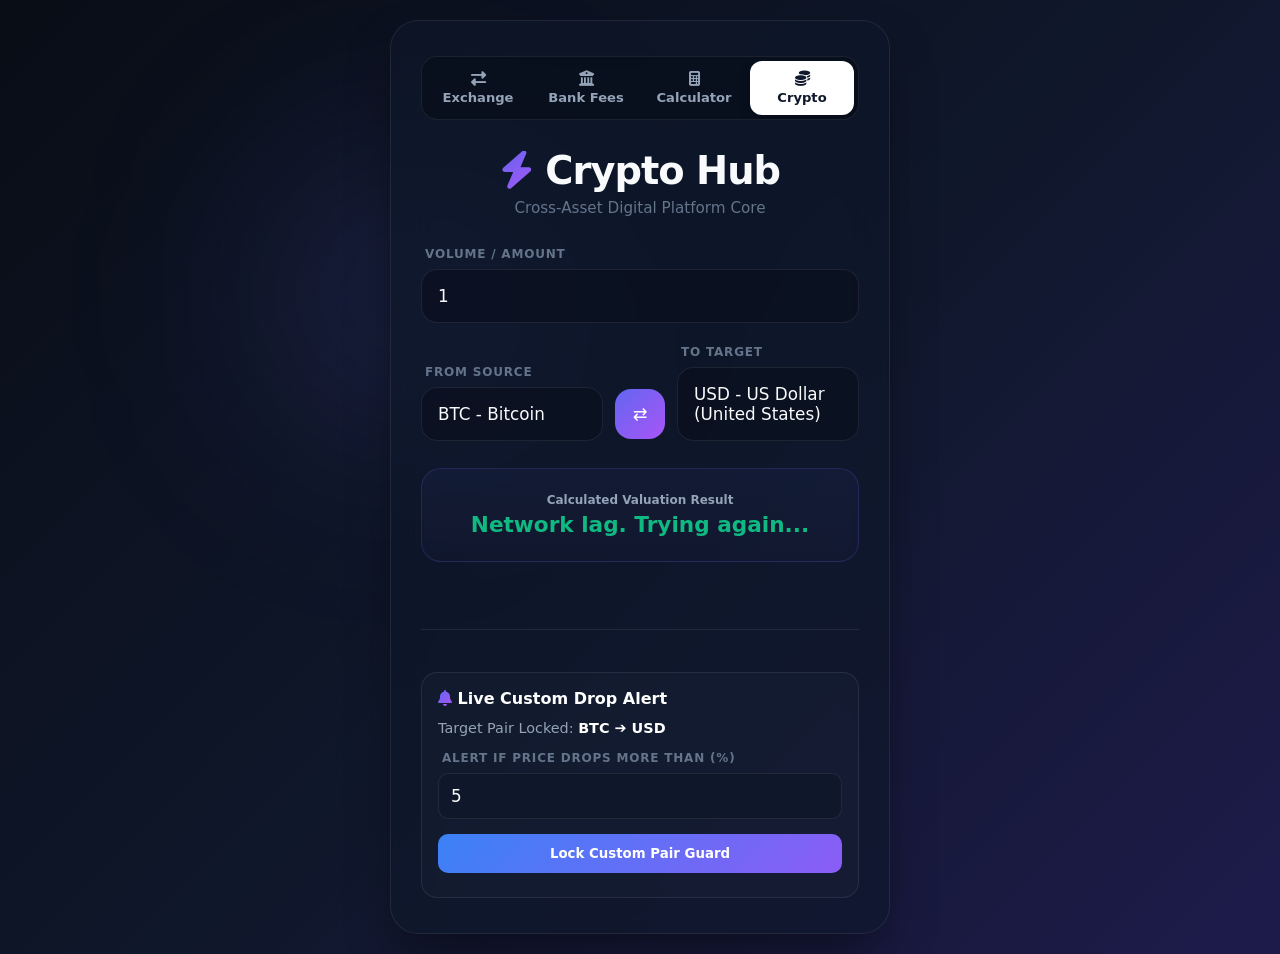
==== index.html @ de5c078b "Update index.html" ====
<!DOCTYPE html>
<html lang="en">
<head>
    <meta charset="UTF-8">
    <meta name="viewport" content="width=device-width, initial-scale=1.0">
    <title>Crypto Engine</title>
    <link rel="stylesheet" href="Style.css">
    <link rel="stylesheet" href="https://cdnjs.cloudflare.com/ajax/libs/font-awesome/6.4.0/css/all.min.css">
</head>
<body>
    <div class="glass-container">
        <nav class="tab-navigation">
            <a href="index.html" class="nav-tab"><i class="fa-solid fa-right-left"></i> Exchange</a>
            <a href="New.html" class="nav-tab"><i class="fa-solid fa-building-columns"></i> Bank Fees</a>
            <a href="Practice101.html" class="nav-tab"><i class="fas fa-calculator"></i> Calculator</a>
            <a href="Crypto.html" class="nav-tab active"><i class="fa-solid fa-coins"></i> Crypto</a>
        </nav>

        <header>
            <h1><i class="fa-solid fa-bolt text-gradient"></i> Crypto Hub</h1>
            <p>Cross-Asset Digital Platform Core</p>
        </header>

        <main class="converter-box">
            <div class="input-group">
                <label for="amount">Volume / Amount</label>
                <input type="number" id="amount" value="1" step="any">
            </div>

            <div class="conversion-row" style="position: relative;">
                <div class="select-box" style="position: relative;">
                    <label>From Source</label>
                    <div class="custom-select-trigger" id="fromSelected">BTC - Bitcoin</div>
                    
                    <div id="fromDropdown" class="dropdown-menu hidden" style="position: absolute; top: 100%; left: 0; width: 100%; background: #0f172a; border: 1px solid var(--border-color); border-radius: 14px; padding: 10px; z-index: 1000; box-shadow: 0 15px 30px rgba(0,0,0,0.5); margin-top: 5px;">
                        <input type="text" class="search-input" placeholder="Search code..." style="width: 100%; padding: 10px; margin-bottom: 8px; border-radius: 8px; font-size: 0.9rem;">
                        <div class="options-list" style="max-height: 160px; overflow-y: auto;"></div>
                    </div>
                </div>
                
                <button id="swapBtn" class="swap-btn">⇄</button>
                
                <div class="select-box" style="position: relative;">
                    <label>To Target</label>
                    <div class="custom-select-trigger" id="toSelected">USD - US Dollar (United States)</div>
                    
                    <div id="toDropdown" class="dropdown-menu hidden" style="position: absolute; top: 100%; left: 0; width: 100%; background: #0f172a; border: 1px solid var(--border-color); border-radius: 14px; padding: 10px; z-index: 1000; box-shadow: 0 15px 30px rgba(0,0,0,0.5); margin-top: 5px;">
                        <input type="text" class="search-input" placeholder="Search code..." style="width: 100%; padding: 10px; margin-bottom: 8px; border-radius: 8px; font-size: 0.9rem;">
                        <div class="options-list" style="max-height: 160px; overflow-y: auto;"></div>
                    </div>
                </div>
            </div>

            <div class="result-area" style="margin-bottom: 25px;">
                <span class="toggle-label" style="display:block; margin-bottom: 5px; font-size: 0.75rem;">Calculated Valuation Result</span>
                <div id="result" style="font-size: 1.35rem; font-weight: 700; color: var(--official-color); word-break: break-all;">0.00</div>
            </div>

            <!-- --- DYNAMIC BACKGROUND ALERT PANEL --- -->
            <hr style="border: 0; border-top: 1px solid var(--border-color); margin: 20px 0;">
            
            <div class="notification-panel" style="background: rgba(255, 255, 255, 0.02); padding: 16px; border-radius: 16px; border: 1px solid var(--border-color);">
                <h3 style="font-size: 1rem; margin-bottom: 12px; color: #fff;"><i class="fa-solid fa-bell text-gradient"></i> Live Custom Drop Alert</h3>
                
                <div style="margin-bottom: 15px; font-size: 0.9rem; color: #94a3b8;">
                    Target Pair Locked: <strong id="lockedPairDisplay" style="color: #fff;">BTC ➔ USD</strong>
                </div>

                <div class="input-group" style="margin-bottom: 15px;">
                    <label for="dropPercentage">Alert if price drops more than (%)</label>
                    <input type="number" id="dropPercentage" value="5" min="0.1" max="99" step="0.1" style="width: 100%; padding: 12px; background: #0f172a; border: 1px solid var(--border-color); border-radius: 10px; color: var(--text-main);">
                </div>

                <button id="setAlertBtn" style="width: 100%; padding: 12px; background: linear-gradient(135deg, #3b82f6, #8b5cf6); border: none; border-radius: 10px; color: white; font-weight: bold; cursor: pointer; transition: opacity 0.2s;">
                    Lock Custom Pair Guard
                </button>
                <div id="alertStatus" style="font-size: 0.8rem; margin-top: 8px; color: #10b981; text-align: center;"></div>
            </div>
        </main>
    </div>

    <style>
        .dropdown-menu.hidden { display: none !important; }
        .option-item {
            padding: 10px;
            cursor: pointer;
            display: flex;
            justify-content: space-between;
            align-items: center;
            border-radius: 8px;
            font-size: 0.88rem;
        }
        .option-item:hover { background: rgba(255,255,255,0.04); }
        .option-item strong { color: var(--accent-glow); }
        #setAlertBtn:hover { opacity: 0.9; }
    </style>
    <script src="Money.js"></script>
</body>
</html>
---- Style.css ----
:root {
    --bg-gradient: linear-gradient(135deg, #090d16 0%, #0f172a 50%, #1e1b4b 100%);
    --panel-bg: rgba(15, 23, 42, 0.65);
    --border-color: rgba(255, 255, 255, 0.08);
    --text-main: #f8fafc;
    --text-muted: #64748b;
    --accent-glow: #6366f1;
    --accent-gradient: linear-gradient(135deg, #6366f1, #a855f7);
    --parallel-color: #f59e0b;
    --official-color: #10b981;
}

* {
    margin: 0;
    padding: 0;
    box-sizing: border-box;
    font-family: 'Segoe UI', system-ui, -apple-system, sans-serif;
}

body {
    background: var(--bg-gradient);
    color: var(--text-main);
    min-height: 100vh;
    display: flex;
    justify-content: center;
    align-items: center;
    padding: 20px;
    overflow-x: hidden;
    position: relative;
}

body::before {
    content: "";
    position: absolute;
    width: 300px;
    height: 300px;
    background: rgba(99, 102, 241, 0.15);
    border-radius: 50%;
    top: 15%;
    left: 20%;
    filter: blur(100px);
    z-index: -1;
}

.glass-container {
    background: var(--panel-bg);
    backdrop-filter: blur(20px);
    -webkit-backdrop-filter: blur(20px);
    border: 1px solid var(--border-color);
    border-radius: 28px;
    width: 100%;
    max-width: 500px;
    padding: 35px 30px;
    box-shadow: 0 25px 50px -12px rgba(0, 0, 0, 0.5);
}

header {
    text-align: center;
    margin-bottom: 30px;
}

header h1 {
    font-size: 2.4rem;
    font-weight: 800;
    letter-spacing: -1px;
    margin-bottom: 6px;
}

.text-gradient {
    background: var(--accent-gradient);
    -webkit-background-clip: text;
    -webkit-text-fill-color: transparent;
}

header p {
    color: var(--text-muted);
    font-size: 0.95rem;
}

/* Info Summary Cards */
.rate-cards {
    display: grid;
    grid-template-columns: 1fr 1fr;
    gap: 14px;
    margin-bottom: 28px;
}

.card {
    background: rgba(8, 12, 24, 0.4);
    border: 1px solid rgba(255, 255, 255, 0.05);
    border-radius: 16px;
    padding: 16px 12px;
    text-align: center;
    transition: transform 0.2s ease, border-color 0.2s ease;
}

.card:hover {
    transform: translateY(-2px);
    border-color: rgba(255, 255, 255, 0.12);
}

.card h3 {
    font-size: 0.7rem;
    text-transform: uppercase;
    color: var(--text-muted);
    margin-bottom: 6px;
    letter-spacing: 0.8px;
}

.card p {
    font-weight: 700;
    font-size: 1.05rem;
    letter-spacing: -0.3px;
}

.card.parallel p { color: var(--parallel-color); }
.card.official p { color: var(--official-color); }

/* Main Forms */
.converter-box {
    display: flex;
    flex-direction: column;
    gap: 22px;
}

.input-group, .select-box {
    display: flex;
    flex-direction: column;
    gap: 8px;
    flex: 1;
}

label {
    font-size: 0.75rem;
    color: var(--text-muted);
    font-weight: 700;
    text-transform: uppercase;
    letter-spacing: 0.8px;
    padding-left: 4px;
}

input, select, .custom-select-trigger {
    background: rgba(8, 12, 24, 0.5);
    border: 1px solid var(--border-color);
    color: var(--text-main);
    padding: 16px;
    border-radius: 16px;
    font-size: 1.05rem;
    outline: none;
    transition: all 0.25s cubic-bezier(0.4, 0, 0.2, 1);
}

.custom-select-trigger {
    display: flex;
    justify-content: space-between;
    align-items: center;
    cursor: pointer;
    user-select: none;
}

input:focus, select:focus, .custom-select-trigger:hover {
    border-color: var(--accent-glow);
    background: rgba(8, 12, 24, 0.7);
    box-shadow: 0 0 20px rgba(99, 102, 241, 0.15);
}

.conversion-row {
    display: flex;
    align-items: flex-end;
    gap: 12px;
}

.swap-btn {
    background: var(--accent-gradient);
    border: none;
    color: #fff;
    width: 50px;
    height: 50px;
    border-radius: 16px;
    margin-bottom: 2px;
    cursor: pointer;
    display: flex;
    justify-content: center;
    align-items: center;
    font-size: 1.1rem;
    transition: transform 0.3s cubic-bezier(0.34, 1.56, 0.64, 1), box-shadow 0.2s;
}

.swap-btn:hover {
    transform: rotate(180deg) scale(1.05);
    box-shadow: 0 0 20px rgba(168, 85, 247, 0.4);
}

/* Radio Market Toggles */
.market-toggle {
    display: flex;
    align-items: center;
    justify-content: space-between;
    background: rgba(8, 12, 24, 0.3);
    padding: 10px 14px;
    border-radius: 18px;
    border: 1px solid var(--border-color);
}

.toggle-label { font-size: 0.85rem; color: #94a3b8; font-weight: 600; }
.radio-inputs { display: flex; background-color: rgba(8, 12, 24, 0.7); border: 1px solid rgba(255, 255, 255, 0.03); border-radius: 12px; padding: 4px; width: 250px; }
.radio-option { flex: 1; text-align: center; }
.radio-option input { display: none; }
.radio-option .name { display: flex; cursor: pointer; align-items: center; justify-content: center; border-radius: 9px; padding: 8px 0; color: #94a3b8; font-size: 0.85rem; font-weight: 600; transition: all 0.2s ease; }
.radio-option input:checked + .name { background: var(--text-main); color: #0f172a; font-weight: 700; }

/* Dynamic Calculations Box */
.result-area {
    background: linear-gradient(180deg, rgba(99, 102, 241, 0.06) 0%, rgba(168, 85, 247, 0.02) 100%);
    border: 1px solid rgba(99, 102, 241, 0.2);
    border-radius: 20px;
    padding: 24px;
    text-align: center;
    margin-top: 5px;
}

#result-text { font-size: 1.45rem; font-weight: 700; margin-bottom: 8px; line-height: 1.3; word-break: break-word; }
#result-text .highlight { background: var(--accent-gradient); -webkit-background-clip: text; -webkit-text-fill-color: transparent; font-weight: 800; }
#rate-timestamp { font-size: 0.78rem; color: var(--text-muted); display: block; line-height: 1.4; }

/* 🔍 SEARCH MODAL OVERLAY ENGINE */
.modal-overlay {
    position: fixed;
    top: 0;
    left: 0;
    width: 100%;
    height: 100%;
    background: rgba(4, 6, 10, 0.8);
    backdrop-filter: blur(8px);
    -webkit-backdrop-filter: blur(8px);
    display: flex;
    justify-content: center;
    align-items: center;
    z-index: 10000;
    opacity: 0;
    pointer-events: none;
    transition: opacity 0.3s ease;
    padding: 20px;
}

.modal-overlay.open {
    opacity: 1;
    pointer-events: auto;
}

.modal-content {
    background: #0f172a;
    border: 1px solid var(--border-color);
    border-radius: 24px;
    width: 100%;
    max-width: 440px;
    max-height: 80vh;
    display: flex;
    flex-direction: column;
    padding: 24px;
    box-shadow: 0 30px 60px rgba(0, 0, 0, 0.6);
    transform: translateY(20px);
    transition: transform 0.3s cubic-bezier(0.34, 1.56, 0.64, 1);
}

.modal-overlay.open .modal-content {
    transform: translateY(0);
}

.modal-header {
    display: flex;
    justify-content: space-between;
    align-items: center;
    margin-bottom: 18px;
}

.modal-header h3 { font-size: 1.2rem; font-weight: 700; }

.close-btn {
    background: rgba(255, 255, 255, 0.05);
    border: none;
    color: var(--text-muted);
    width: 36px;
    height: 36px;
    border-radius: 50%;
    cursor: pointer;
    display: flex;
    justify-content: center;
    align-items: center;
    font-size: 1.1rem;
    transition: all 0.2s;
}

.close-btn:hover { background: rgba(239, 68, 68, 0.2); color: #ef4444; }

.search-wrapper { position: relative; margin-bottom: 16px; width: 100%; }

.search-icon {
    position: absolute;
    left: 16px;
    top: 50%;
    transform: translateY(-50%);
    color: var(--text-muted);
    font-size: 1rem;
    z-index: 2;
}

.search-wrapper input {
    width: 100%;
    padding: 14px 16px 14px 44px;
    font-size: 0.95rem;
    border-radius: 14px;
    background: rgba(8, 12, 24, 0.6);
}

.options-list {
    overflow-y: auto;
    flex: 1;
    display: flex;
    flex-direction: column;
    gap: 6px;
    padding-right: 4px;
}

.options-list::-webkit-scrollbar { width: 6px; }
.options-list::-webkit-scrollbar-thumb { background: rgba(255, 255, 255, 0.1); border-radius: 10px; }

.option-item {
    display: flex;
    justify-content: space-between;
    align-items: center;
    padding: 14px 16px;
    border-radius: 12px;
    cursor: pointer;
    background: rgba(255, 255, 255, 0.02);
    border: 1px solid transparent;
    transition: all 0.2s ease;
}

.option-item:hover { background: rgba(99, 102, 241, 0.08); border-color: rgba(99, 102, 241, 0.2); }
.option-item .currency-code { font-weight: 700; color: var(--text-main); margin-right: 8px; }
.option-item .currency-name { color: var(--text-muted); font-size: 0.9rem; }
.option-item .currency-symbol { font-weight: 600; color: var(--accent-glow); background: rgba(99, 102, 241, 0.1); padding: 4px 10px; border-radius: 8px; font-size: 0.85rem; }

/* ==========================================
   🧭 UNIFIED TAB NAVIGATION (4 TABS READY)
   ========================================== */
.tab-navigation {
    display: flex;
    background: rgba(8, 12, 24, 0.6);
    border: 1px solid var(--border-color);
    border-radius: 16px;
    padding: 4px;
    margin-bottom: 28px;
    gap: 4px;
    overflow-x: auto;
    scrollbar-width: none; /* Hide default scrollbar on Firefox */
}

.tab-navigation::-webkit-scrollbar {
    display: none; /* Hide scrollbar on Chrome/Safari */
}

.nav-tab {
    flex: 1;
    min-width: 85px; /* Ensures text doesn't collapse on small devices */
    text-align: center;
    padding: 10px 4px;
    color: #94a3b8;
    text-decoration: none;
    font-size: 0.82rem;
    font-weight: 600;
    border-radius: 12px;
    transition: all 0.2s ease;
    display: flex;
    flex-direction: column;
    justify-content: center;
    align-items: center;
    gap: 4px;
}

.nav-tab i {
    font-size: 0.95rem;
}

.nav-tab:hover {
    color: #ffffff;
    background: rgba(255, 255, 255, 0.02);
}

.nav-tab.active {
    background: #ffffff;
    color: #0f172a;
    font-weight: 700;
    box-shadow: 0 4px 12px rgba(0, 0, 0, 0.15);
}

/* ==========================================
   🧮 UNIFIED MATRIX CALCULATOR UI
   ========================================== */
.calc-screen {
    background-color: rgba(8, 12, 24, 0.6);
    border: 1px solid var(--border-color);
}
.calc-grid .btn {
    display: flex;
    align-items: center;
    justify-content: center;
    font-size: 1.3rem;
    font-weight: 600;
    transition: background 0.15s, transform 0.1s;
}
.calc-grid .btn:active {
    transform: scale(0.95);
}

/* System Toast Notifications */
#notification-container {
    position: fixed;
    top: 20px;
    right: 20px;
    display: flex;
    flex-direction: column;
    gap: 10px;
    z-index: 9999;
}

.toast {
    background: rgba(15, 23, 42, 0.85);
    backdrop-filter: blur(12px);
    border: 1px solid var(--border-color);
    border-left: 4px solid var(--accent-glow);
    color: var(--text-main);
    padding: 14px 20px;
    border-radius: 12px;
    font-size: 0.9rem;
    font-weight: 600;
    box-shadow: 0 10px 25px -5px rgba(0, 0, 0, 0.4);
    display: flex;
    align-items: center;
    gap: 10px;
    transform: translateX(120%);
    animation: slideIn 0.3s cubic-bezier(0.34, 1.56, 0.64, 1) forwards;
}

@keyframes slideIn { to { transform: translateX(0); } }

/* Mobile View Collapse Rules */
@media (max-width: 440px) {
    .glass-container { padding: 25px 16px; }
    header h1 { font-size: 1.9rem; }
    .conversion-row { flex-direction: column; align-items: stretch; gap: 12px; }
    .swap-btn { align-self: center; transform: rotate(90deg); margin: -4px 0; }
    .swap-btn:hover { transform: rotate(270deg) scale(1.05); }
    .market-toggle { flex-direction: column; gap: 12px; }
    .radio-inputs { width: 100%; }
    
    .nav-tab {
        padding: 8px 2px;
        font-size: 0.78rem;
    }
}
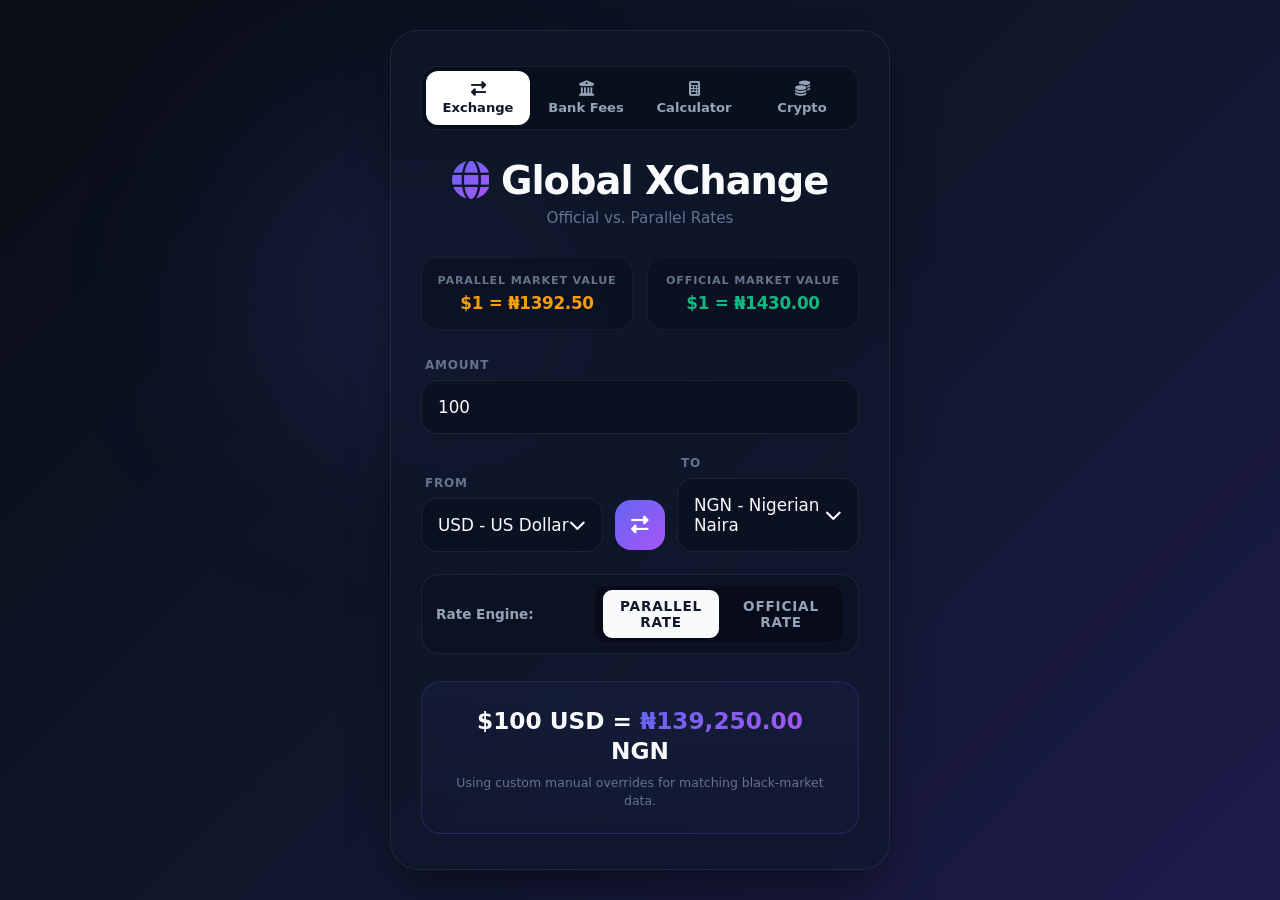
==== commit d999ff77: "Update index.html" ====
--- a/index.html
+++ b/index.html
@@ -3,98 +3,101 @@
 <head>
     <meta charset="UTF-8">
     <meta name="viewport" content="width=device-width, initial-scale=1.0">
-    <title>Crypto Engine</title>
+    <title>Global XChange</title>
     <link rel="stylesheet" href="Style.css">
     <link rel="stylesheet" href="https://cdnjs.cloudflare.com/ajax/libs/font-awesome/6.4.0/css/all.min.css">
 </head>
 <body>
     <div class="glass-container">
         <nav class="tab-navigation">
-            <a href="index.html" class="nav-tab"><i class="fa-solid fa-right-left"></i> Exchange</a>
+            <a href="index.html" class="nav-tab active"><i class="fa-solid fa-right-left"></i> Exchange</a>
             <a href="New.html" class="nav-tab"><i class="fa-solid fa-building-columns"></i> Bank Fees</a>
             <a href="Practice101.html" class="nav-tab"><i class="fas fa-calculator"></i> Calculator</a>
-            <a href="Crypto.html" class="nav-tab active"><i class="fa-solid fa-coins"></i> Crypto</a>
+            <a href="Crypto.html" class="nav-tab"><i class="fa-solid fa-coins"></i> Crypto</a>
         </nav>
 
         <header>
-            <h1><i class="fa-solid fa-bolt text-gradient"></i> Crypto Hub</h1>
-            <p>Cross-Asset Digital Platform Core</p>
+            <h1><i class="fa-solid fa-globe text-gradient"></i> Global XChange</h1>
+            <p>Official vs. Parallel Rates</p>
         </header>
+
+        <div class="rate-cards">
+            <div class="card parallel">
+                <h3>Parallel Market Value</h3>
+                <p id="parallel-badge">Loading...</p>
+            </div>
+            <div class="card official">
+                <h3>Official Market Value</h3>
+                <p id="official-badge">Loading...</p>
+            </div>
+        </div>
 
         <main class="converter-box">
             <div class="input-group">
-                <label for="amount">Volume / Amount</label>
-                <input type="number" id="amount" value="1" step="any">
+                <label for="amount">Amount</label>
+                <input type="number" id="amount" value="100">
             </div>
 
-            <div class="conversion-row" style="position: relative;">
-                <div class="select-box" style="position: relative;">
-                    <label>From Source</label>
-                    <div class="custom-select-trigger" id="fromSelected">BTC - Bitcoin</div>
-                    
-                    <div id="fromDropdown" class="dropdown-menu hidden" style="position: absolute; top: 100%; left: 0; width: 100%; background: #0f172a; border: 1px solid var(--border-color); border-radius: 14px; padding: 10px; z-index: 1000; box-shadow: 0 15px 30px rgba(0,0,0,0.5); margin-top: 5px;">
-                        <input type="text" class="search-input" placeholder="Search code..." style="width: 100%; padding: 10px; margin-bottom: 8px; border-radius: 8px; font-size: 0.9rem;">
-                        <div class="options-list" style="max-height: 160px; overflow-y: auto;"></div>
+            <div class="conversion-row">
+                <div class="select-box">
+                    <label>From</label>
+                    <div id="from-selector" class="custom-select-trigger">
+                        <span id="from-display">USD - US Dollar</span>
+                        <i class="fa-solid fa-chevron-down"></i>
                     </div>
                 </div>
-                
-                <button id="swapBtn" class="swap-btn">⇄</button>
-                
-                <div class="select-box" style="position: relative;">
-                    <label>To Target</label>
-                    <div class="custom-select-trigger" id="toSelected">USD - US Dollar (United States)</div>
-                    
-                    <div id="toDropdown" class="dropdown-menu hidden" style="position: absolute; top: 100%; left: 0; width: 100%; background: #0f172a; border: 1px solid var(--border-color); border-radius: 14px; padding: 10px; z-index: 1000; box-shadow: 0 15px 30px rgba(0,0,0,0.5); margin-top: 5px;">
-                        <input type="text" class="search-input" placeholder="Search code..." style="width: 100%; padding: 10px; margin-bottom: 8px; border-radius: 8px; font-size: 0.9rem;">
-                        <div class="options-list" style="max-height: 160px; overflow-y: auto;"></div>
+
+                <button id="swap-btn" class="swap-btn">
+                    <i class="fa-solid fa-right-left"></i>
+                </button>
+
+                <div class="select-box">
+                    <label>To</label>
+                    <div id="to-selector" class="custom-select-trigger">
+                        <span id="to-display">NGN - Nigerian Naira</span>
+                        <i class="fa-solid fa-chevron-down"></i>
                     </div>
                 </div>
             </div>
 
-            <div class="result-area" style="margin-bottom: 25px;">
-                <span class="toggle-label" style="display:block; margin-bottom: 5px; font-size: 0.75rem;">Calculated Valuation Result</span>
-                <div id="result" style="font-size: 1.35rem; font-weight: 700; color: var(--official-color); word-break: break-all;">0.00</div>
+            <div class="market-toggle">
+                <span class="toggle-label">Rate Engine:</span>
+                <div class="radio-inputs">
+                    <label class="radio-option">
+                        <input type="radio" name="market-type" value="parallel" checked>
+                        <span class="name">Parallel Rate</span>
+                    </label>
+                    <label class="radio-option">
+                        <input type="radio" name="market-type" value="official">
+                        <span class="name">Official Rate</span>
+                    </label>
+                </div>
             </div>
 
-            <!-- --- DYNAMIC BACKGROUND ALERT PANEL --- -->
-            <hr style="border: 0; border-top: 1px solid var(--border-color); margin: 20px 0;">
-            
-            <div class="notification-panel" style="background: rgba(255, 255, 255, 0.02); padding: 16px; border-radius: 16px; border: 1px solid var(--border-color);">
-                <h3 style="font-size: 1rem; margin-bottom: 12px; color: #fff;"><i class="fa-solid fa-bell text-gradient"></i> Live Custom Drop Alert</h3>
-                
-                <div style="margin-bottom: 15px; font-size: 0.9rem; color: #94a3b8;">
-                    Target Pair Locked: <strong id="lockedPairDisplay" style="color: #fff;">BTC ➔ USD</strong>
-                </div>
-
-                <div class="input-group" style="margin-bottom: 15px;">
-                    <label for="dropPercentage">Alert if price drops more than (%)</label>
-                    <input type="number" id="dropPercentage" value="5" min="0.1" max="99" step="0.1" style="width: 100%; padding: 12px; background: #0f172a; border: 1px solid var(--border-color); border-radius: 10px; color: var(--text-main);">
-                </div>
-
-                <button id="setAlertBtn" style="width: 100%; padding: 12px; background: linear-gradient(135deg, #3b82f6, #8b5cf6); border: none; border-radius: 10px; color: white; font-weight: bold; cursor: pointer; transition: opacity 0.2s;">
-                    Lock Custom Pair Guard
-                </button>
-                <div id="alertStatus" style="font-size: 0.8rem; margin-top: 8px; color: #10b981; text-align: center;"></div>
+            <div class="result-area">
+                <p id="result-text">Enter value...</p>
+                <small id="rate-timestamp"></small>
             </div>
         </main>
     </div>
 
-    <style>
-        .dropdown-menu.hidden { display: none !important; }
-        .option-item {
-            padding: 10px;
-            cursor: pointer;
-            display: flex;
-            justify-content: space-between;
-            align-items: center;
-            border-radius: 8px;
-            font-size: 0.88rem;
-        }
-        .option-item:hover { background: rgba(255,255,255,0.04); }
-        .option-item strong { color: var(--accent-glow); }
-        #setAlertBtn:hover { opacity: 0.9; }
-    </style>
-    <script src="Money.js"></script>
+    <div id="notification-container"></div>
+
+    <div id="search-modal" class="modal-overlay">
+        <div class="modal-content">
+            <div class="modal-header">
+                <h3 id="modal-title">Select Currency</h3>
+                <button id="close-modal-btn" class="close-btn"><i class="fa-solid fa-xmark"></i></button>
+            </div>
+            <div class="search-wrapper">
+                <i class="fa-solid fa-magnifying-glass search-icon"></i>
+                <input type="text" id="currency-search-input" placeholder="Search country or code...">
+            </div>
+            <div id="modal-options-list" class="options-list"></div>
+        </div>
+    </div>
+
+    <script src="Mel.js"></script>
 </body>
 </html>
 
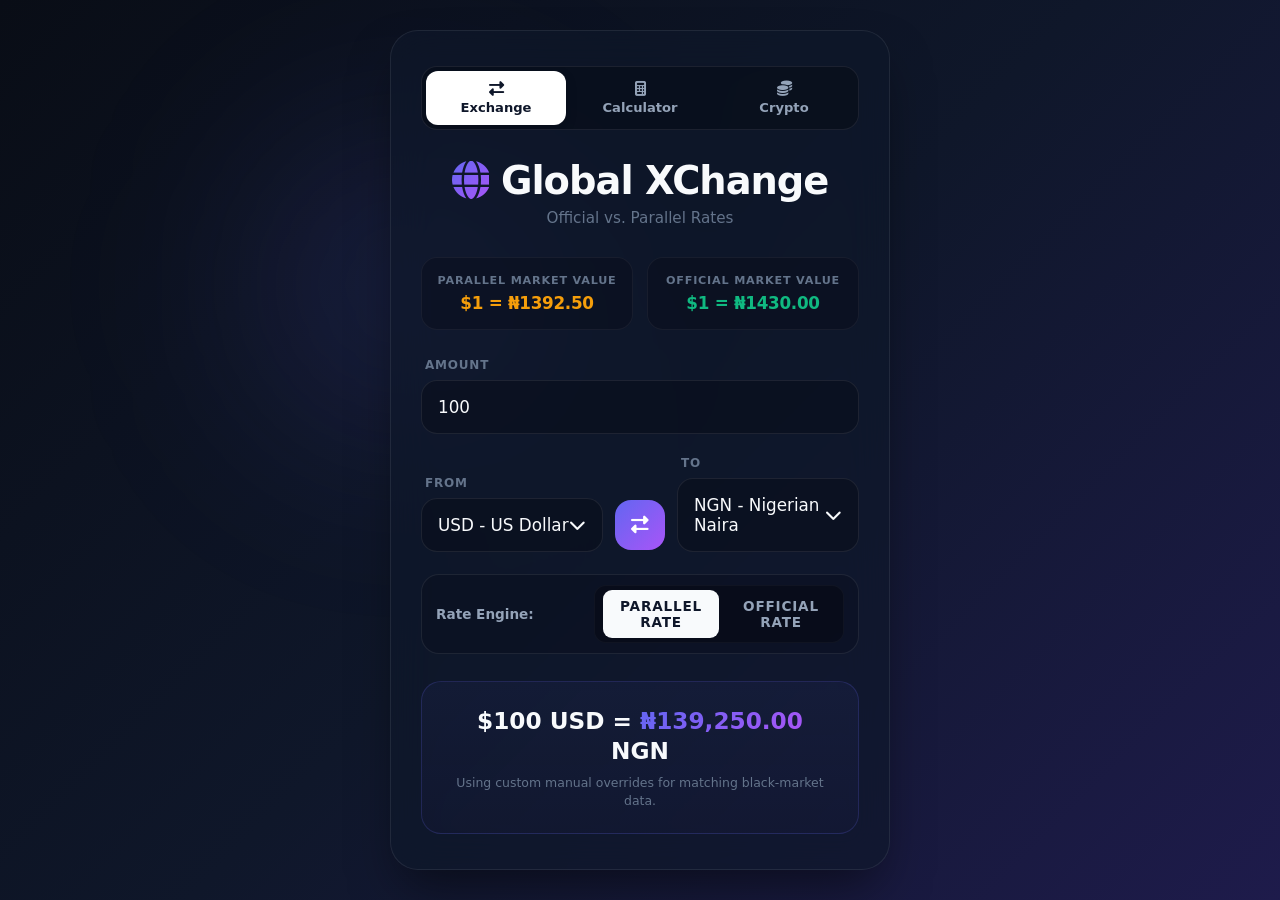
==== commit 6d13633e: "Update index.html" ====
--- a/index.html
+++ b/index.html
@@ -11,7 +11,6 @@
     <div class="glass-container">
         <nav class="tab-navigation">
             <a href="index.html" class="nav-tab active"><i class="fa-solid fa-right-left"></i> Exchange</a>
-            <a href="New.html" class="nav-tab"><i class="fa-solid fa-building-columns"></i> Bank Fees</a>
             <a href="Practice101.html" class="nav-tab"><i class="fas fa-calculator"></i> Calculator</a>
             <a href="Crypto.html" class="nav-tab"><i class="fa-solid fa-coins"></i> Crypto</a>
         </nav>
